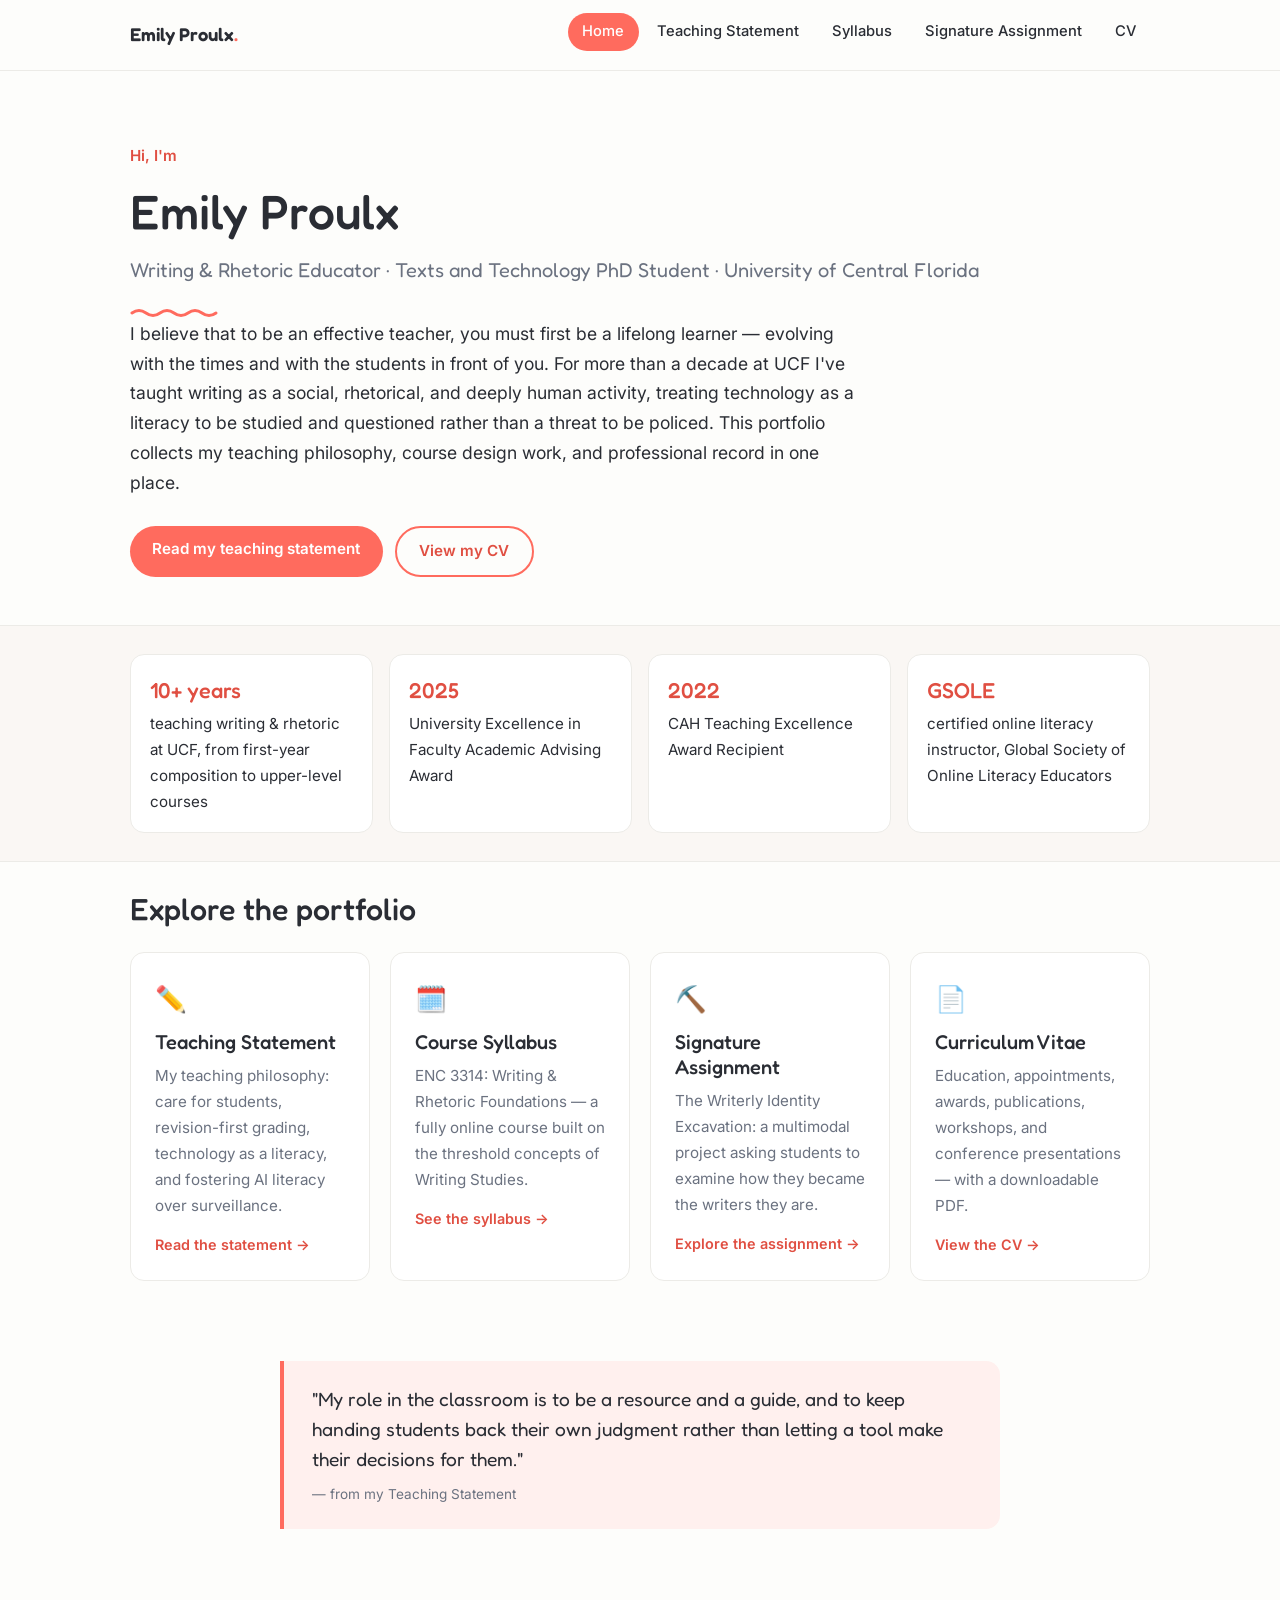
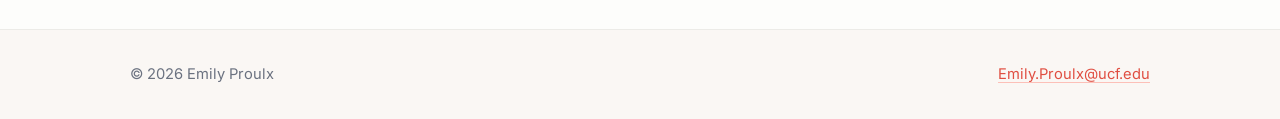
==== index.html @ 2247ee13 "Created site" ====
<!DOCTYPE html>
<html lang="en">
<head>
  <meta charset="UTF-8">
  <meta name="viewport" content="width=device-width, initial-scale=1.0">
  <title>Emily Proulx — Teaching e-Portfolio</title>
  <meta name="description" content="Teaching e-portfolio of Emily Proulx: writing and rhetoric educator at the University of Central Florida.">
  <link rel="preconnect" href="https://fonts.googleapis.com">
  <link rel="preconnect" href="https://fonts.gstatic.com" crossorigin>
  <link href="https://fonts.googleapis.com/css2?family=Fredoka:wght@400;500;600&family=Inter:wght@400;500;600;700&display=swap" rel="stylesheet">
  <link rel="stylesheet" href="css/style.css">
</head>
<body>

<nav class="site-nav" id="siteNav">
  <div class="nav-inner">
    <a class="nav-brand" href="index.html">Emily Proulx<span class="dot">.</span></a>
    <button class="nav-toggle" id="navToggle" aria-expanded="false" aria-controls="navLinks">Menu</button>
    <ul class="nav-links" id="navLinks">
      <li><a href="index.html" aria-current="page">Home</a></li>
      <li><a href="teaching-statement.html">Teaching Statement</a></li>
      <li><a href="syllabus.html">Syllabus</a></li>
      <li><a href="signature-assignment.html">Signature Assignment</a></li>
      <li><a href="cv.html">CV</a></li>
    </ul>
  </div>
</nav>

<header class="hero">
  <div class="container">
    <p class="hello">Hi, I'm</p>
    <h1>Emily Proulx</h1>
    <p class="tagline">Writing &amp; Rhetoric Educator · Texts and Technology PhD Student · University of Central Florida</p>
    <svg class="squiggle" viewBox="0 0 88 12" aria-hidden="true"><path d="M2 6 Q 9 1 16 6 T 30 6 T 44 6 T 58 6 T 72 6 T 86 6"/></svg>
    <p class="intro">
      I believe that to be an effective teacher, you must first be a lifelong learner — evolving with the
      times and with the students in front of you. For more than a decade at UCF I've taught writing as
      a social, rhetorical, and deeply human activity, treating technology as a literacy to be studied
      and questioned rather than a threat to be policed. This portfolio collects my teaching philosophy,
      course design work, and professional record in one place.
    </p>
    <div class="cta-row">
      <a class="btn btn--primary" href="teaching-statement.html">Read my teaching statement</a>
      <a class="btn btn--ghost" href="cv.html">View my CV</a>
    </div>
  </div>
</header>

<section class="section-band">
  <div class="container">
    <ul class="highlights">
      <li><span class="big">10+ years</span> teaching writing &amp; rhetoric at UCF, from first-year composition to upper-level courses</li>
      <li><span class="big">2025</span> University Excellence in Faculty Academic Advising Award</li>
      <li><span class="big">2022</span> CAH Teaching Excellence Award Recipient</li>
      <li><span class="big">GSOLE</span> certified online literacy instructor, Global Society of Online Literacy Educators</li>
    </ul>
  </div>
</section>

<section>
  <div class="container">
    <h2>Explore the portfolio</h2>
    <div class="card-grid">
      <a class="card" href="teaching-statement.html">
        <span class="card-emoji" aria-hidden="true">✏️</span>
        <h3>Teaching Statement</h3>
        <p>My teaching philosophy: care for students, revision-first grading, technology as a literacy, and fostering AI literacy over surveillance.</p>
        <span class="card-go">Read the statement →</span>
      </a>
      <a class="card" href="syllabus.html">
        <span class="card-emoji" aria-hidden="true">🗓️</span>
        <h3>Course Syllabus</h3>
        <p>ENC 3314: Writing &amp; Rhetoric Foundations — a fully online course built on the threshold concepts of Writing Studies.</p>
        <span class="card-go">See the syllabus →</span>
      </a>
      <a class="card" href="signature-assignment.html">
        <span class="card-emoji" aria-hidden="true">⛏️</span>
        <h3>Signature Assignment</h3>
        <p>The Writerly Identity Excavation: a multimodal project asking students to examine how they became the writers they are.</p>
        <span class="card-go">Explore the assignment →</span>
      </a>
      <a class="card" href="cv.html">
        <span class="card-emoji" aria-hidden="true">📄</span>
        <h3>Curriculum Vitae</h3>
        <p>Education, appointments, awards, publications, workshops, and conference presentations — with a downloadable PDF.</p>
        <span class="card-go">View the CV →</span>
      </a>
    </div>
  </div>
</section>

<section>
  <div class="container">
    <blockquote class="pull-quote">
      "My role in the classroom is to be a resource and a guide, and to keep handing students back their
      own judgment rather than letting a tool make their decisions for them."
      <cite>— from my Teaching Statement</cite>
    </blockquote>
  </div>
</section>

<footer class="site-footer">
  <div class="footer-inner">
    <span>© 2026 Emily Proulx</span>
    <span><a href="mailto:Emily.Proulx@ucf.edu">Emily.Proulx@ucf.edu</a></span>
  </div>
</footer>

<script src="js/main.js"></script>
</body>
</html>
---- css/style.css ----
/* ============================================
   Emily Proulx — Teaching e-Portfolio
   ============================================ */

:root {
  --bg: #fdfdfb;
  --surface: #ffffff;
  --tint: #faf7f4;
  --ink: #2a2d34;
  --muted: #6b7280;
  --accent: #ff6b5e;
  --accent-dark: #e04f42;
  --accent-soft: #fff0ee;
  --border: #ecebe7;
  --radius: 14px;
  --shadow-hover: 0 10px 24px rgba(42, 45, 52, 0.1);
  --font-body: "Inter", -apple-system, "Segoe UI", sans-serif;
  --font-display: "Fredoka", "Inter", sans-serif;
}

* {
  margin: 0;
  padding: 0;
  box-sizing: border-box;
}

html {
  scroll-behavior: smooth;
  scroll-padding-top: 5.5rem;
}

body {
  font-family: var(--font-body);
  font-size: 1.0625rem;
  line-height: 1.7;
  color: var(--ink);
  background: var(--bg);
  -webkit-font-smoothing: antialiased;
}

h1, h2, h3, h4 {
  font-family: var(--font-display);
  font-weight: 500;
  line-height: 1.25;
  color: var(--ink);
}

h1 { font-size: clamp(2.1rem, 5vw, 3rem); }
h2 { font-size: clamp(1.5rem, 3.5vw, 1.9rem); margin-bottom: 0.75rem; }
h3 { font-size: 1.25rem; margin-bottom: 0.5rem; }

p { margin-bottom: 1.1rem; }

a {
  color: var(--accent-dark);
  text-decoration-color: rgba(255, 107, 94, 0.4);
  text-underline-offset: 3px;
  transition: text-decoration-color 0.2s ease;
}

a:hover { text-decoration-color: var(--accent-dark); }

ul, ol { margin: 0 0 1.1rem 1.4rem; }
li { margin-bottom: 0.4rem; }

/* ---------- Navigation ---------- */

.site-nav {
  position: sticky;
  top: 0;
  z-index: 50;
  background: rgba(253, 253, 251, 0.92);
  backdrop-filter: blur(8px);
  border-bottom: 1px solid var(--border);
}

.nav-inner {
  max-width: 1060px;
  margin: 0 auto;
  padding: 0.8rem 1.25rem;
  display: flex;
  align-items: center;
  justify-content: space-between;
  gap: 1rem;
}

.nav-brand {
  font-family: var(--font-display);
  font-weight: 600;
  font-size: 1.15rem;
  color: var(--ink);
  text-decoration: none;
  white-space: nowrap;
}

.nav-brand .dot { color: var(--accent); }

.nav-links {
  list-style: none;
  display: flex;
  gap: 0.25rem;
  margin: 0;
  padding: 0;
}

.nav-links a {
  display: inline-block;
  padding: 0.4rem 0.9rem;
  border-radius: 999px;
  font-size: 0.92rem;
  font-weight: 500;
  color: var(--ink);
  text-decoration: none;
  transition: background 0.2s ease, color 0.2s ease;
}

.nav-links a:hover { background: var(--accent-soft); color: var(--accent-dark); }

.nav-links a[aria-current="page"] {
  background: var(--accent);
  color: #fff;
}

.nav-toggle {
  display: none;
  background: none;
  border: 1px solid var(--border);
  border-radius: 10px;
  padding: 0.45rem 0.7rem;
  font-family: var(--font-body);
  font-size: 0.9rem;
  font-weight: 600;
  color: var(--ink);
  cursor: pointer;
}

@media (max-width: 720px) {
  .nav-toggle { display: block; }

  .nav-links {
    display: none;
    position: absolute;
    top: 100%;
    left: 0;
    right: 0;
    flex-direction: column;
    gap: 0.2rem;
    background: var(--surface);
    border-bottom: 1px solid var(--border);
    padding: 0.75rem 1.25rem 1rem;
    box-shadow: 0 12px 20px rgba(42, 45, 52, 0.08);
  }

  .site-nav.nav-open .nav-links { display: flex; }
  .nav-links a { display: block; }
}

/* ---------- Layout ---------- */

.container {
  max-width: 1060px;
  margin: 0 auto;
  padding: 0 1.25rem;
}

.container--prose { max-width: 760px; }

.page-header {
  padding: 3.5rem 0 1rem;
}

.page-header .kicker {
  font-size: 0.85rem;
  font-weight: 600;
  letter-spacing: 0.08em;
  text-transform: uppercase;
  color: var(--accent-dark);
  margin-bottom: 0.5rem;
}

.page-header .lede {
  color: var(--muted);
  font-size: 1.1rem;
  max-width: 46em;
  margin-top: 0.75rem;
}

.squiggle {
  display: block;
  width: 88px;
  height: 12px;
  margin-top: 0.9rem;
}

.squiggle path {
  stroke: var(--accent);
  stroke-width: 3;
  stroke-linecap: round;
  fill: none;
}

section { padding: 1.75rem 0; }

.section-band {
  background: var(--tint);
  border-top: 1px solid var(--border);
  border-bottom: 1px solid var(--border);
}

/* ---------- Buttons ---------- */

.btn {
  display: inline-block;
  padding: 0.65rem 1.4rem;
  border-radius: 999px;
  font-family: var(--font-body);
  font-size: 0.95rem;
  font-weight: 600;
  text-decoration: none;
  transition: transform 0.2s ease, box-shadow 0.2s ease, background 0.2s ease;
}

.btn--primary {
  background: var(--accent);
  color: #fff;
}

.btn--primary:hover {
  background: var(--accent-dark);
  transform: translateY(-2px);
  box-shadow: var(--shadow-hover);
}

.btn--ghost {
  background: transparent;
  color: var(--accent-dark);
  border: 2px solid var(--accent);
}

.btn--ghost:hover {
  background: var(--accent-soft);
  transform: translateY(-2px);
}

/* ---------- Hero (home) ---------- */

.hero {
  padding: 4.5rem 0 3rem;
}

.hero .hello {
  font-size: 0.95rem;
  font-weight: 600;
  color: var(--accent-dark);
  margin-bottom: 0.75rem;
}

.hero h1 { margin-bottom: 0.75rem; }

.hero .tagline {
  font-family: var(--font-display);
  font-weight: 400;
  font-size: 1.25rem;
  color: var(--muted);
  margin-bottom: 1.25rem;
}

.hero .intro {
  max-width: 42em;
  font-size: 1.1rem;
}

.hero .cta-row {
  display: flex;
  flex-wrap: wrap;
  gap: 0.75rem;
  margin-top: 1.75rem;
}

/* ---------- Highlights strip ---------- */

.highlights {
  display: grid;
  grid-template-columns: repeat(auto-fit, minmax(210px, 1fr));
  gap: 1rem;
  padding: 0;
  margin: 0;
  list-style: none;
}

.highlights li {
  background: var(--surface);
  border: 1px solid var(--border);
  border-radius: var(--radius);
  padding: 1.1rem 1.2rem;
  margin: 0;
  font-size: 0.95rem;
}

.highlights .big {
  display: block;
  font-family: var(--font-display);
  font-size: 1.35rem;
  font-weight: 500;
  color: var(--accent-dark);
  margin-bottom: 0.15rem;
}

/* ---------- Card grid ---------- */

.card-grid {
  display: grid;
  grid-template-columns: repeat(auto-fit, minmax(240px, 1fr));
  gap: 1.25rem;
  margin-top: 1.5rem;
}

.card {
  display: block;
  background: var(--surface);
  border: 1px solid var(--border);
  border-radius: var(--radius);
  padding: 1.5rem 1.5rem 1.35rem;
  text-decoration: none;
  color: var(--ink);
  transition: transform 0.2s ease, box-shadow 0.2s ease, border-color 0.2s ease;
}

.card:hover {
  transform: translateY(-3px);
  box-shadow: var(--shadow-hover);
  border-color: var(--accent);
}

.card .card-emoji { font-size: 1.6rem; display: block; margin-bottom: 0.6rem; }

.card h3 { color: var(--ink); }

.card p {
  color: var(--muted);
  font-size: 0.95rem;
  margin: 0;
}

.card .card-go {
  display: inline-block;
  margin-top: 0.9rem;
  font-weight: 600;
  font-size: 0.9rem;
  color: var(--accent-dark);
}

/* ---------- Pull quote ---------- */

.pull-quote {
  max-width: 720px;
  margin: 1.5rem auto;
  padding: 1.5rem 1.75rem;
  background: var(--accent-soft);
  border-left: 4px solid var(--accent);
  border-radius: 0 var(--radius) var(--radius) 0;
  font-family: var(--font-display);
  font-size: 1.2rem;
  font-weight: 400;
  line-height: 1.55;
}

.pull-quote cite {
  display: block;
  margin-top: 0.6rem;
  font-family: var(--font-body);
  font-style: normal;
  font-size: 0.85rem;
  color: var(--muted);
}

/* ---------- Info card grid (syllabus header) ---------- */

.info-grid {
  display: grid;
  grid-template-columns: repeat(auto-fit, minmax(200px, 1fr));
  gap: 1rem;
  margin: 1.25rem 0;
}

.info-grid .info {
  background: var(--surface);
  border: 1px solid var(--border);
  border-radius: var(--radius);
  padding: 1rem 1.2rem;
}

.info .label {
  display: block;
  font-size: 0.78rem;
  font-weight: 600;
  letter-spacing: 0.06em;
  text-transform: uppercase;
  color: var(--muted);
  margin-bottom: 0.2rem;
}

.info .value { font-weight: 500; font-size: 0.98rem; }

/* ---------- Tables ---------- */

.table-wrap {
  overflow-x: auto;
  border: 1px solid var(--border);
  border-radius: var(--radius);
  background: var(--surface);
  margin: 1.25rem 0;
}

table {
  width: 100%;
  border-collapse: collapse;
  font-size: 0.95rem;
}

th, td {
  padding: 0.75rem 1rem;
  text-align: left;
  vertical-align: top;
  border-bottom: 1px solid var(--border);
}

thead th {
  font-family: var(--font-display);
  font-weight: 500;
  font-size: 0.95rem;
  background: var(--accent-soft);
  color: var(--ink);
  white-space: nowrap;
}

tbody tr:last-child td { border-bottom: none; }

tbody tr:hover { background: var(--tint); }

.rubric-table { min-width: 780px; }
.schedule-table { min-width: 620px; }

/* ---------- Grade bars ---------- */

.grade-bars { margin: 1.25rem 0; }

.grade-bar {
  display: grid;
  grid-template-columns: minmax(180px, 260px) 1fr 3.2rem;
  align-items: center;
  gap: 0.9rem;
  margin-bottom: 0.65rem;
  font-size: 0.95rem;
}

.grade-bar .bar-track {
  height: 12px;
  background: var(--accent-soft);
  border-radius: 999px;
  overflow: hidden;
}

.grade-bar .bar-fill {
  height: 100%;
  background: var(--accent);
  border-radius: 999px;
}

.grade-bar .pct { font-weight: 600; color: var(--accent-dark); text-align: right; }

@media (max-width: 560px) {
  .grade-bar { grid-template-columns: 1fr 3.2rem; }
  .grade-bar .bar-track { grid-column: 1 / -1; order: 3; }
}

/* ---------- Do / Don't lists ---------- */

.policy-cols {
  display: grid;
  grid-template-columns: repeat(auto-fit, minmax(280px, 1fr));
  gap: 1.25rem;
  margin: 1.25rem 0;
}

.do-list, .dont-list {
  border-radius: var(--radius);
  border: 1px solid var(--border);
  background: var(--surface);
  padding: 1.25rem 1.4rem;
}

.do-list h3, .dont-list h3 { display: flex; align-items: center; gap: 0.5rem; }

.do-list .mark, .dont-list .mark {
  display: inline-flex;
  align-items: center;
  justify-content: center;
  width: 1.5rem;
  height: 1.5rem;
  border-radius: 50%;
  font-size: 0.85rem;
  font-weight: 700;
  color: #fff;
}

.do-list .mark { background: #2fb380; }
.dont-list .mark { background: var(--accent); }

.do-list ul, .dont-list ul { margin-bottom: 0; font-size: 0.95rem; }

/* ---------- On-this-page menu ---------- */

.toc {
  background: var(--surface);
  border: 1px solid var(--border);
  border-radius: var(--radius);
  padding: 1rem 1.3rem;
  margin: 1.25rem 0 0.5rem;
  font-size: 0.92rem;
}

.toc strong {
  font-family: var(--font-display);
  font-weight: 500;
  margin-right: 0.6rem;
}

.toc ul {
  display: inline-flex;
  flex-wrap: wrap;
  gap: 0.3rem 0.4rem;
  list-style: none;
  margin: 0;
  padding: 0;
}

.toc li { margin: 0; }

.toc a {
  display: inline-block;
  padding: 0.2rem 0.75rem;
  border-radius: 999px;
  background: var(--tint);
  color: var(--ink);
  text-decoration: none;
  transition: background 0.2s ease, color 0.2s ease;
}

.toc a:hover { background: var(--accent-soft); color: var(--accent-dark); }

/* ---------- CV ---------- */

.cv-section { padding: 1.4rem 0; }

.cv-entry {
  display: grid;
  grid-template-columns: 1fr auto;
  gap: 0.25rem 1.5rem;
  margin-bottom: 1.1rem;
}

.cv-entry .when {
  color: var(--muted);
  font-size: 0.9rem;
  white-space: nowrap;
}

.cv-entry .what { grid-column: 1; }

.cv-entry h3 { margin-bottom: 0.1rem; font-size: 1.08rem; }

.cv-entry p { margin-bottom: 0.2rem; font-size: 0.97rem; }

.cv-entry .detail { color: var(--muted); font-size: 0.92rem; }

@media (max-width: 560px) {
  .cv-entry { grid-template-columns: 1fr; }
  .cv-entry .when { order: -1; }
}

.pub {
  margin-bottom: 1rem;
  padding-left: 1.4rem;
  text-indent: -1.4rem;
  font-size: 0.97rem;
}

/* ---------- Timeline ---------- */

.timeline { list-style: none; margin: 1.25rem 0; padding: 0; }

.timeline li {
  position: relative;
  padding: 0 0 1.4rem 1.9rem;
  margin: 0;
}

.timeline li::before {
  content: "";
  position: absolute;
  left: 0.42rem;
  top: 0.45rem;
  bottom: -0.45rem;
  width: 2px;
  background: var(--border);
}

.timeline li:last-child::before { display: none; }

.timeline li::after {
  content: "";
  position: absolute;
  left: 0;
  top: 0.38rem;
  width: 0.95rem;
  height: 0.95rem;
  border-radius: 50%;
  background: var(--accent);
  border: 3px solid var(--accent-soft);
}

.timeline .when {
  font-family: var(--font-display);
  font-weight: 500;
  display: block;
}

.timeline p { margin-bottom: 0; font-size: 0.97rem; color: var(--ink); }

/* ---------- Footer ---------- */

.site-footer {
  margin-top: 3rem;
  border-top: 1px solid var(--border);
  background: var(--tint);
  padding: 2rem 0;
  font-size: 0.92rem;
  color: var(--muted);
}

.site-footer .footer-inner {
  max-width: 1060px;
  margin: 0 auto;
  padding: 0 1.25rem;
  display: flex;
  flex-wrap: wrap;
  justify-content: space-between;
  gap: 0.75rem;
}

.site-footer a { color: var(--accent-dark); }
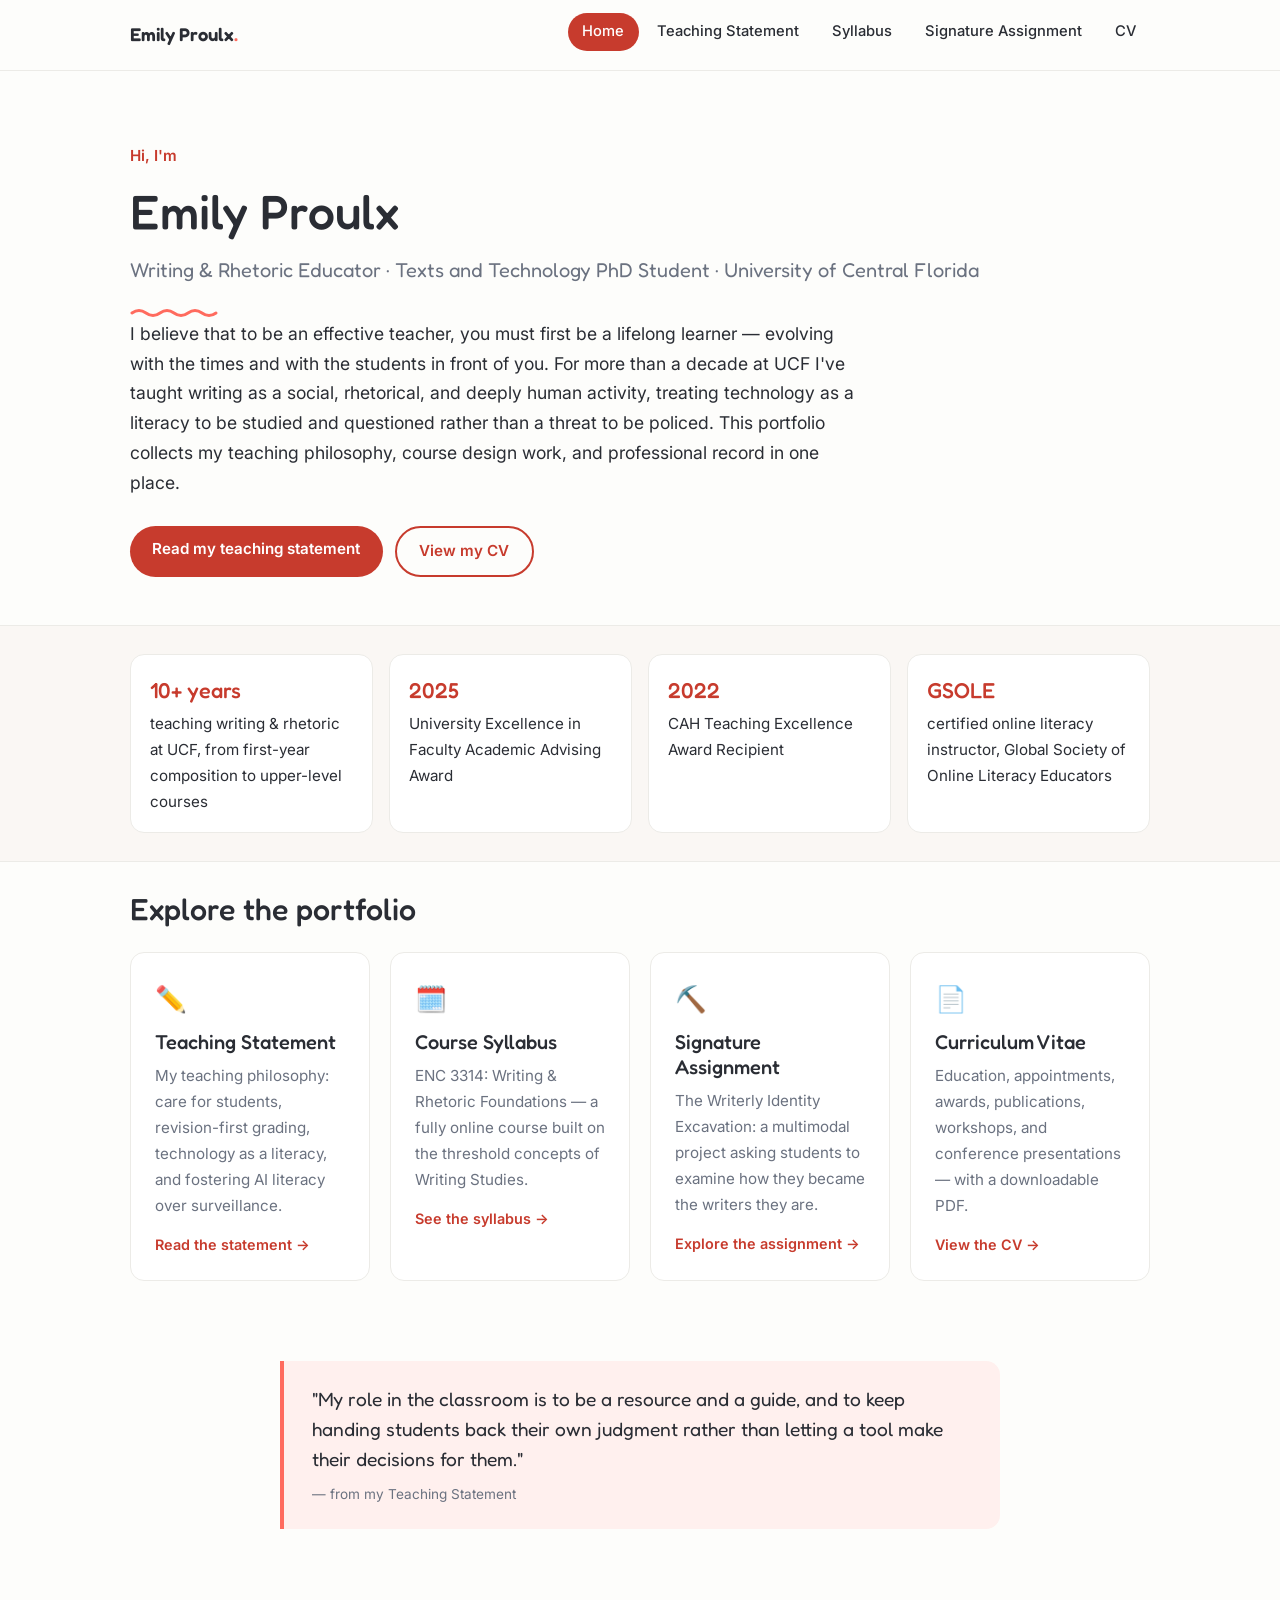
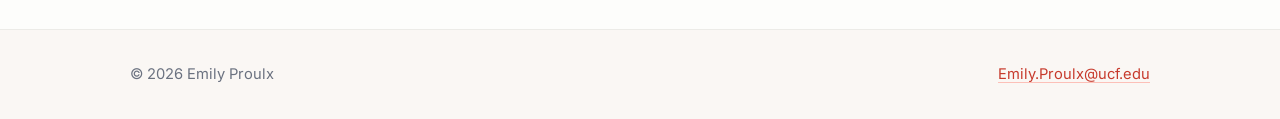
==== commit 37411a5f: "Improve accessibility to meet WCAG 2.1 AA - Darken accent color to #c73b2d for links, buttons, and n" ====
--- a/index.html
+++ b/index.html
@@ -12,6 +12,8 @@
 </head>
 <body>
 
+<a class="skip-link" href="#main">Skip to main content</a>
+
 <nav class="site-nav" id="siteNav">
   <div class="nav-inner">
     <a class="nav-brand" href="index.html">Emily Proulx<span class="dot">.</span></a>
@@ -25,6 +27,8 @@
     </ul>
   </div>
 </nav>
+
+<main id="main">
 
 <header class="hero">
   <div class="container">
@@ -99,6 +103,8 @@
   </div>
 </section>
 
+</main>
+
 <footer class="site-footer">
   <div class="footer-inner">
     <span>© 2026 Emily Proulx</span>
--- a/css/style.css
+++ b/css/style.css
@@ -8,9 +8,11 @@
   --tint: #faf7f4;
   --ink: #2a2d34;
   --muted: #6b7280;
-  --accent: #ff6b5e;
-  --accent-dark: #e04f42;
+  --accent: #ff6b5e;          /* decorative only: squiggles, borders, bars, dots */
+  --accent-dark: #c73b2d;     /* text + text-bearing backgrounds: >=4.5:1 on white, bg, and soft */
+  --accent-deep: #a93225;
   --accent-soft: #fff0ee;
+  --green-dark: #1e7a52;
   --border: #ecebe7;
   --radius: 14px;
   --shadow-hover: 0 10px 24px rgba(42, 45, 52, 0.1);
@@ -25,8 +27,18 @@
 }
 
 html {
-  scroll-behavior: smooth;
   scroll-padding-top: 5.5rem;
+}
+
+@media (prefers-reduced-motion: no-preference) {
+  html { scroll-behavior: smooth; }
+}
+
+@media (prefers-reduced-motion: reduce) {
+  *, *::before, *::after {
+    transition-duration: 0.01ms !important;
+    animation-duration: 0.01ms !important;
+  }
 }
 
 body {
@@ -62,6 +74,30 @@
 
 ul, ol { margin: 0 0 1.1rem 1.4rem; }
 li { margin-bottom: 0.4rem; }
+
+:focus-visible {
+  outline: 3px solid var(--accent-dark);
+  outline-offset: 2px;
+  border-radius: 4px;
+}
+
+.skip-link {
+  position: absolute;
+  left: 1rem;
+  top: -100px;
+  z-index: 100;
+  background: var(--accent-dark);
+  color: #fff;
+  padding: 0.6rem 1.2rem;
+  border-radius: 0 0 12px 12px;
+  font-weight: 600;
+  text-decoration: none;
+  transition: top 0.2s ease;
+}
+
+.skip-link:focus {
+  top: 0;
+}
 
 /* ---------- Navigation ---------- */
 
@@ -117,7 +153,7 @@
 .nav-links a:hover { background: var(--accent-soft); color: var(--accent-dark); }
 
 .nav-links a[aria-current="page"] {
-  background: var(--accent);
+  background: var(--accent-dark);
   color: #fff;
 }
 
@@ -221,12 +257,12 @@
 }
 
 .btn--primary {
-  background: var(--accent);
+  background: var(--accent-dark);
   color: #fff;
 }
 
 .btn--primary:hover {
-  background: var(--accent-dark);
+  background: var(--accent-deep);
   transform: translateY(-2px);
   box-shadow: var(--shadow-hover);
 }
@@ -234,7 +270,7 @@
 .btn--ghost {
   background: transparent;
   color: var(--accent-dark);
-  border: 2px solid var(--accent);
+  border: 2px solid var(--accent-dark);
 }
 
 .btn--ghost:hover {
@@ -410,6 +446,12 @@
   border-radius: var(--radius);
   background: var(--surface);
   margin: 1.25rem 0;
+}
+
+/* keyboard-focusable so keyboard users can scroll wide tables */
+.table-wrap:focus-visible {
+  outline: 3px solid var(--accent-dark);
+  outline-offset: 2px;
 }
 
 table {
@@ -504,8 +546,8 @@
   color: #fff;
 }
 
-.do-list .mark { background: #2fb380; }
-.dont-list .mark { background: var(--accent); }
+.do-list .mark { background: var(--green-dark); }
+.dont-list .mark { background: var(--accent-dark); }
 
 .do-list ul, .dont-list ul { margin-bottom: 0; font-size: 0.95rem; }
 
